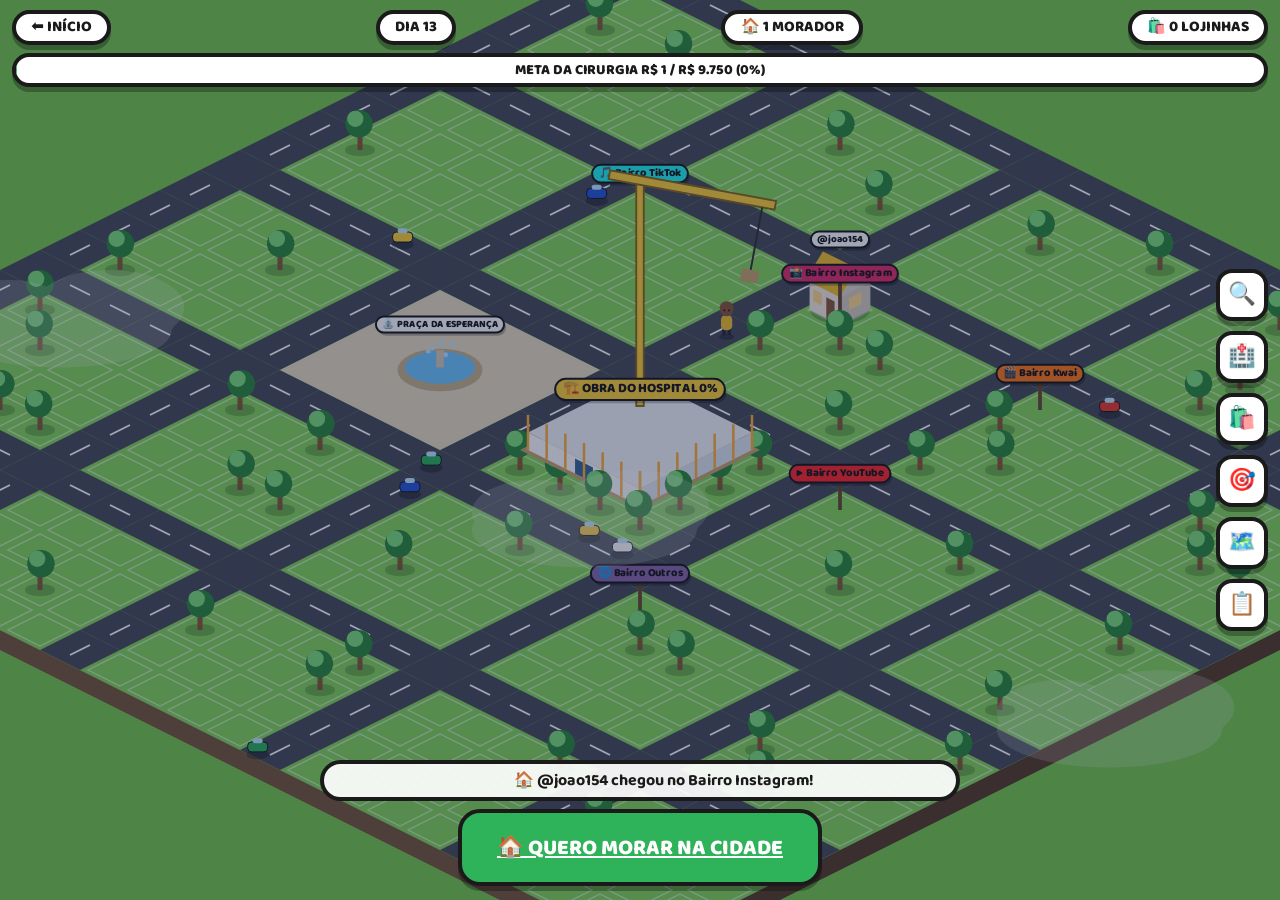
==== cidade.html @ 831e8887 "Site e jogo da Cidade Esperança (cidade explorável, lojinhas e doação por PIX) Co-Authored-By: Claud" ====
<!doctype html>
<html lang="pt-BR">
<head>
<meta charset="utf-8">
<meta name="viewport" content="width=device-width, initial-scale=1, maximum-scale=1, viewport-fit=cover">
<title>Cidade Esperança — Ver a cidade</title>
<meta name="description" content="Explore a Cidade Esperança: cada doação vira um morador, uma casa ou uma lojinha.">
<link rel="icon" href="img/icone.png">
<link rel="preconnect" href="https://fonts.googleapis.com"><link rel="preconnect" href="https://fonts.gstatic.com" crossorigin>
<link href="https://fonts.googleapis.com/css2?family=Baloo+2:wght@600;700;800&display=swap" rel="stylesheet">
<link rel="stylesheet" href="css/estilo.css">
</head>
<body>
<div class="carregando" id="carregando">🏗️ Carregando a cidade…</div>

<div class="tela-jogo"><canvas id="mapa" aria-label="Mapa da Cidade Esperança"></canvas></div>

<div class="hud">
  <div class="linha">
    <a class="pill branco" href="index.html" aria-label="Voltar ao início">⬅ INÍCIO</a>
    <span class="pill branco" id="hud-dia">DIA 1</span>
    <span class="pill branco" id="hud-mor">🏠 0</span>
    <span class="pill branco" id="hud-lojas">🛍️ 0</span>
  </div>
  <div class="meta"><div class="enche" id="hud-enche"></div><div class="txt" id="hud-meta">META DA CIRURGIA</div></div>
  <div class="aviso" id="hud-aviso" hidden></div>
</div>

<div class="controles">
  <button id="b-busca" title="Cadê minha casa?" aria-label="Cadê minha casa?">🔍</button>
  <button id="b-hosp" title="Ir pro hospital" aria-label="Ir pro hospital">🏥</button>
  <button id="b-shop" title="Shopping (todas as lojinhas)" aria-label="Shopping">🛍️</button>
  <button id="b-centro" title="Centralizar" aria-label="Centralizar">🎯</button>
  <button id="b-mini" title="Minimapa" aria-label="Minimapa">🗺️</button>
  <button id="b-lista" title="Lista de moradores" aria-label="Lista de moradores">📋</button>
</div>
<canvas class="minimapa" id="minimapa" width="300" height="300"></canvas>

<div class="rodape-jogo">
  <div class="ticker" id="ticker"><span>🏗️ Bem-vindo à Cidade Esperança! Cada doação vira um morador.</span></div>
  <a class="btn verde grande" href="index.html#doar">🏠 QUERO MORAR NA CIDADE</a>
</div>

<div class="fundo-modal" id="modal"><div class="modal cartao" role="dialog" aria-modal="true">
  <button class="fechar" id="m-fechar" aria-label="Fechar">✕</button>
  <div id="m-corpo"></div>
</div></div>

<div class="loja-dentro" id="loja"></div>

<script src="js/dados.js"></script>
<script src="js/motor-cidade.js"></script>
<script src="js/jogo.js"></script>
</body>
</html>
---- css/estilo.css ----
:root {
  --ceu1: #5fb6ff; --ceu2: #cfeeff; --grama: #86d65a; --grama2: #79c94e; --rua: #4a4e58;
  --amarelo: #ffd23a; --vermelho: #e8402a; --verde: #2fb35a; --azul: #2a5ad8; --roxo: #c77dff; --rosa: #ff8ac8;
  --tinta: #1a1a1a; --papel: #ffffff; --creme: #fff6e0;
  --borda: 4px solid var(--tinta);
  --sombra: 0 5px 0 rgba(0,0,0,.28);
  --r: 999px;
}
* { box-sizing: border-box; }
html, body { margin: 0; padding: 0; }
body {
  font-family: "Baloo 2", "Nunito", system-ui, sans-serif; color: var(--tinta);
  background: linear-gradient(var(--ceu1), var(--ceu2) 420px, var(--grama) 420px);
  -webkit-tap-highlight-color: transparent;
}
a { color: inherit; }
button { font: inherit; cursor: pointer; }
img { max-width: 100%; }

/* ---------- pílulas / botões ---------- */
.pill {
  display: inline-flex; align-items: center; justify-content: center; gap: .4em;
  padding: .35em 1em; border: var(--borda); border-radius: var(--r); background: var(--amarelo);
  box-shadow: var(--sombra); font-weight: 800; line-height: 1.1; text-decoration: none; color: var(--tinta);
}
.pill.verde { background: var(--verde); color: #fff; }
.pill.azul { background: var(--azul); color: #fff; }
.pill.roxo { background: var(--roxo); color: #fff; }
.pill.vermelho { background: var(--vermelho); color: #fff; }
.pill.branco { background: #fff; }
.pill.mini { font-size: .8rem; padding: .15em .7em; border-width: 3px; box-shadow: 0 3px 0 rgba(0,0,0,.25); }
.btn {
  border: var(--borda); border-radius: 22px; background: var(--amarelo); box-shadow: var(--sombra);
  font-weight: 800; font-size: 1.1rem; padding: .7em 1.3em; min-height: 48px; color: var(--tinta);
  transition: transform .08s;
}
.btn:active { transform: translateY(3px); box-shadow: 0 2px 0 rgba(0,0,0,.28); }
.btn.grande { font-size: 1.35rem; padding: .8em 1.6em; }
.btn.verde { background: var(--verde); color: #fff; }
.btn.azul { background: var(--azul); color: #fff; }
.btn.branco { background: #fff; }
.btn.roxo { background: var(--roxo); color: #fff; }
.btn:disabled { opacity: .5; }

.cartao {
  background: #fff; border: var(--borda); border-radius: 26px; box-shadow: 0 7px 0 rgba(0,0,0,.25); padding: 18px;
}

/* ---------- HUD ---------- */
.hud {
  position: fixed; left: 0; right: 0; top: 0; z-index: 20; padding: 10px 12px 0; pointer-events: none;
  display: flex; flex-direction: column; gap: 8px;
}
.hud .linha { display: flex; gap: 8px; align-items: center; justify-content: space-between; flex-wrap: wrap; }
.hud .pill { pointer-events: auto; font-size: .95rem; }
.meta {
  position: relative; height: 34px; border: var(--borda); border-radius: var(--r); background: #fff; overflow: hidden;
  box-shadow: var(--sombra); pointer-events: auto;
}
.meta .enche { position: absolute; inset: 0 auto 0 0; background: var(--verde); width: 0; transition: width 1s; }
.meta .txt { position: absolute; inset: 0; display: flex; align-items: center; justify-content: center; font-weight: 800; font-size: .9rem; }
.aviso { background: var(--amarelo); border: var(--borda); border-radius: 14px; padding: 6px 12px; font-weight: 700; pointer-events: auto; }

/* ---------- jogo ---------- */
.tela-jogo { position: fixed; inset: 0; overflow: hidden; touch-action: none; background: #79c94e; }
.tela-jogo canvas { display: block; width: 100%; height: 100%; touch-action: none; }
.controles { position: fixed; right: 12px; top: 50%; transform: translateY(-50%); z-index: 21; display: flex; flex-direction: column; gap: 10px; }
.controles button {
  width: 52px; height: 52px; border-radius: 16px; border: var(--borda); background: #fff; box-shadow: var(--sombra);
  font-size: 1.4rem; display: grid; place-items: center;
}
.rodape-jogo { position: fixed; left: 0; right: 0; bottom: 0; z-index: 21; padding: 0 12px 14px; display: flex; flex-direction: column; gap: 8px; align-items: center; pointer-events: none; }
.rodape-jogo > * { pointer-events: auto; }
.ticker {
  width: 100%; max-width: 640px; overflow: hidden; white-space: nowrap; background: rgba(255,255,255,.92);
  border: var(--borda); border-radius: var(--r); font-weight: 700; padding: 4px 0;
}
.ticker span { display: inline-block; padding-left: 30%; animation: passa 22s linear infinite; }
@keyframes passa { to { transform: translateX(-100%); } }
.minimapa { position: fixed; left: 12px; bottom: 130px; z-index: 21; width: 150px; height: 150px; border: var(--borda); border-radius: 18px; background: #79c94e; box-shadow: var(--sombra); display: none; }
.minimapa.on { display: block; }
.carregando { position: fixed; inset: 0; display: grid; place-items: center; z-index: 30; background: linear-gradient(var(--ceu1), var(--ceu2)); font-weight: 800; font-size: 1.4rem; }

/* ---------- modal / cards ---------- */
.fundo-modal { position: fixed; inset: 0; z-index: 50; background: rgba(10,20,40,.55); display: none; align-items: flex-end; justify-content: center; padding: 12px; }
.fundo-modal.on { display: flex; }
@media (min-width: 700px) { .fundo-modal { align-items: center; } }
.modal { width: 100%; max-width: 520px; max-height: 92vh; overflow: auto; position: relative; animation: sobe .25s ease-out; }
@keyframes sobe { from { transform: translateY(40px); opacity: 0; } }
.modal .fechar { position: absolute; right: 12px; top: 12px; width: 42px; height: 42px; border-radius: 50%; border: var(--borda); background: #fff; font-weight: 900; }
.modal h2 { margin: 4px 50px 6px 0; line-height: 1.05; font-size: 1.7rem; }
.selos { display: flex; gap: 6px; flex-wrap: wrap; margin: 8px 0; }
.acoes { display: flex; gap: 10px; flex-wrap: wrap; margin-top: 14px; }

/* ---------- dentro da loja ---------- */
.loja-dentro { position: fixed; inset: 0; z-index: 60; display: none; overflow: auto; background:
  repeating-linear-gradient(90deg, #c98a4a 0 60px, #b87a3c 60px 62px) bottom/100% 45% no-repeat,
  linear-gradient(#ffe9c8, #ffd9a8); }
.loja-dentro.on { display: block; animation: entra .35s ease-out; }
@keyframes entra { from { transform: scale(1.25); opacity: 0; } }
.loja-topo { position: sticky; top: 0; z-index: 2; display: flex; gap: 8px; align-items: center; justify-content: space-between; padding: 12px; }
.letreiro { text-align: center; margin: 6px auto 0; max-width: 680px; padding: 0 12px; }
.letreiro .placa { display: inline-block; background: var(--vermelho); color: #fff; border: var(--borda); border-radius: 18px; padding: 8px 22px; font-size: 1.8rem; font-weight: 900; box-shadow: var(--sombra); }
.toldo { height: 34px; margin: 14px 0 0; background: repeating-linear-gradient(90deg, var(--cor-loja, #e8402a) 0 44px, #fff 44px 88px); border-bottom: var(--borda); border-top: var(--borda); }
.balcao { display: flex; align-items: flex-end; gap: 14px; justify-content: center; margin: 18px auto 0; max-width: 680px; padding: 0 12px; }
.balcao .dono { width: 110px; flex: none; }
.balcao .fala { background: #fff; border: var(--borda); border-radius: 18px; padding: 10px 14px; font-weight: 700; position: relative; margin-bottom: 40px; }
.prateleira { max-width: 900px; margin: 18px auto 120px; padding: 0 12px; display: grid; grid-template-columns: repeat(auto-fill, minmax(160px, 1fr)); gap: 14px; }
.produto { background: #fff; border: var(--borda); border-radius: 20px; box-shadow: var(--sombra); overflow: hidden; }
.produto .foto { aspect-ratio: 1; background: #f3ead2 center/cover no-repeat; display: grid; place-items: center; font-size: 3rem; border-bottom: var(--borda); }
.produto .info { padding: 10px; }
.produto .preco { color: var(--verde); font-weight: 900; font-size: 1.15rem; }
.faixa-loja { position: fixed; left: 0; right: 0; bottom: 0; z-index: 3; background: rgba(255,255,255,.95); border-top: var(--borda); padding: 10px 12px; display: flex; gap: 10px; justify-content: center; flex-wrap: wrap; }
.faixa-loja small { width: 100%; text-align: center; opacity: .7; }

/* ---------- página inicial ---------- */
.pagina { max-width: 980px; margin: 0 auto; padding: 150px 16px 40px; }
.secao { margin: 34px 0; }
.secao > h2 { font-size: 2rem; line-height: 1; margin: 0 0 14px; text-align: center; }
.titulo-jogo { text-align: center; margin: 10px 0 6px; line-height: .9; }
.titulo-jogo .a { display: block; font-size: clamp(2.6rem, 11vw, 5rem); color: #fff; -webkit-text-stroke: 3px var(--tinta); paint-order: stroke fill; text-shadow: 0 6px 0 rgba(0,0,0,.25); font-weight: 900; }
.titulo-jogo .b { display: block; font-size: clamp(2.8rem, 12vw, 5.6rem); color: var(--amarelo); -webkit-text-stroke: 3px var(--tinta); paint-order: stroke fill; text-shadow: 0 6px 0 rgba(0,0,0,.25); font-weight: 900; }
.sub { text-align: center; font-size: 1.25rem; font-weight: 700; margin: 6px 0 16px; }
.previa { display: block; position: relative; height: 380px; border: var(--borda); border-radius: 28px; overflow: hidden; box-shadow: 0 8px 0 rgba(0,0,0,.25); background: #79c94e; cursor: pointer; }
.previa canvas { width: 100%; height: 100%; display: block; }
.previa .chamada { position: absolute; left: 50%; bottom: 16px; transform: translateX(-50%); white-space: nowrap; }
.centro { text-align: center; }
.grade { display: grid; gap: 14px; grid-template-columns: repeat(auto-fit, minmax(220px, 1fr)); }
.passo { text-align: center; }
.passo .icone { font-size: 2.6rem; }
.item-loja { display: flex; flex-direction: column; gap: 8px; text-align: center; }
.item-loja .icone { font-size: 3rem; }
.item-loja .preco { font-size: 1.5rem; font-weight: 900; }
.item-loja.destaque { background: var(--creme); }
.obra { display: grid; grid-template-columns: 1fr; gap: 12px; align-items: center; }
.barra { height: 36px; border: var(--borda); border-radius: var(--r); background: #eee; overflow: hidden; }
.barra > div { height: 100%; background: var(--verde); width: 0; transition: width 1s; }
.lista-lojas .cartao { display: flex; flex-direction: column; gap: 6px; }
.bairros .linha-bairro { display: flex; align-items: center; gap: 10px; margin: 8px 0; font-weight: 800; }
.bairros .linha-bairro .barra { flex: 1; height: 26px; }
.diario .cartao { margin-bottom: 12px; }
.faq details { background: #fff; border: var(--borda); border-radius: 18px; padding: 12px 16px; margin: 10px 0; box-shadow: var(--sombra); }
.faq summary { font-weight: 800; cursor: pointer; }
footer { text-align: center; padding: 30px 16px 120px; font-weight: 700; }
.flutuante { position: fixed; right: 14px; bottom: 16px; z-index: 40; }

/* ---------- doação ---------- */
.passos-doacao { display: flex; gap: 6px; justify-content: center; margin: 4px 0 12px; }
.passos-doacao span { width: 30px; height: 8px; border-radius: 8px; background: #ddd; }
.passos-doacao span.on { background: var(--verde); }
.opcoes { display: grid; gap: 10px; }
.opcao { display: flex; gap: 12px; align-items: center; text-align: left; border: var(--borda); border-radius: 20px; background: #fff; padding: 12px; box-shadow: var(--sombra); width: 100%; }
.opcao.sel { background: var(--creme); outline: 4px solid var(--verde); }
.opcao .icone { font-size: 2.2rem; }
.opcao b { display: block; font-size: 1.15rem; }
.chips { display: flex; gap: 8px; flex-wrap: wrap; }
.chip { border: var(--borda); border-radius: var(--r); background: #fff; padding: 6px 14px; font-weight: 800; box-shadow: 0 3px 0 rgba(0,0,0,.25); }
.chip.sel { background: var(--amarelo); }
label.campo { display: block; font-weight: 800; margin: 12px 0 4px; }
input[type=text], input[type=number], select, textarea {
  width: 100%; font: inherit; font-size: 1.05rem; padding: 10px 12px; border: 3px solid var(--tinta); border-radius: 14px; background: #fff;
}
textarea { min-height: 70px; }
.cores { display: flex; gap: 10px; flex-wrap: wrap; }
.cores button { width: 42px; height: 42px; border-radius: 50%; border: var(--borda); }
.cores button.sel { outline: 4px solid var(--tinta); outline-offset: 3px; }
.check { display: flex; gap: 10px; align-items: flex-start; margin: 12px 0; font-weight: 600; }
.check input { width: 24px; height: 24px; flex: none; margin-top: 2px; }
.qr { display: grid; place-items: center; margin: 10px auto; padding: 12px; background: #fff; border: var(--borda); border-radius: 18px; width: max-content; }
.copia { word-break: break-all; font-family: monospace; font-size: .8rem; background: #f4f4f4; border: 2px dashed #999; border-radius: 12px; padding: 8px; max-height: 90px; overflow: auto; }
.nota { font-size: .9rem; opacity: .8; }
.erro { color: var(--vermelho); font-weight: 800; }
.so-leitores { position: absolute; width: 1px; height: 1px; overflow: hidden; clip: rect(0 0 0 0); }

@media (max-width: 600px) {
  .hud .pill { font-size: .8rem; padding: .25em .7em; }
  .meta { height: 30px; } .meta .txt { font-size: .78rem; }
  .rodape-jogo .btn.grande { font-size: 1.05rem; padding: .6em 1.1em; white-space: nowrap; }
  .controles button { width: 46px; height: 46px; font-size: 1.2rem; }
}

@media (max-width: 600px) {
  .btn.grande { font-size: 1.1rem; padding: .7em 1.1em; white-space: nowrap; }
  .pagina { padding-top: 120px; }
  .previa { height: 320px; }
}
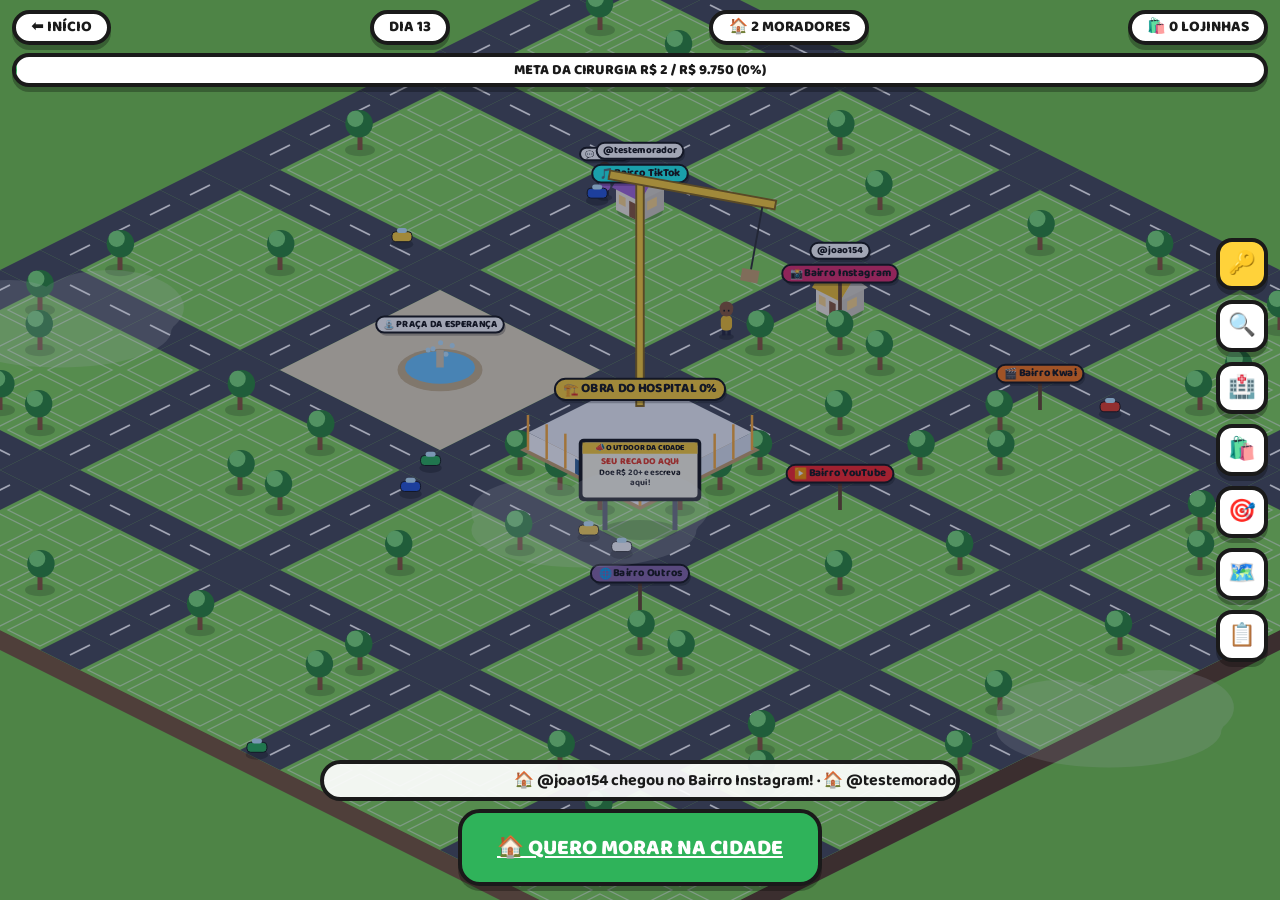
==== commit a7d5d85f: "Vantagens de morador: chave da casa, nível por doação e outdoor - 🔑 Minha casa: com o código da doaç" ====
--- a/cidade.html
+++ b/cidade.html
@@ -27,6 +27,7 @@
 </div>
 
 <div class="controles">
+  <button id="b-chave" class="chave" title="Minha casa (decorar)" aria-label="Minha casa: decorar com a chave">🔑</button>
   <button id="b-busca" title="Cadê minha casa?" aria-label="Cadê minha casa?">🔍</button>
   <button id="b-hosp" title="Ir pro hospital" aria-label="Ir pro hospital">🏥</button>
   <button id="b-shop" title="Shopping (todas as lojinhas)" aria-label="Shopping">🛍️</button>
--- a/css/estilo.css
+++ b/css/estilo.css
@@ -84,6 +84,14 @@
 /* ---------- modal / cards ---------- */
 .fundo-modal { position: fixed; inset: 0; z-index: 50; background: rgba(10,20,40,.55); display: none; align-items: flex-end; justify-content: center; padding: 12px; }
 .fundo-modal.on { display: flex; }
+.fundo-modal.editor { background: transparent; align-items: flex-end !important; pointer-events: none; }
+.fundo-modal.editor .modal { max-height: 50vh; pointer-events: auto; box-shadow: 0 -6px 30px rgba(0,0,0,.35); }
+.controles button.chave { background: var(--amarelo); }
+.chips.peq .chip { font-size: .95rem; padding: .35em .8em; }
+.nivel-casa { display: flex; gap: 10px; align-items: center; background: var(--creme); border: var(--borda); border-radius: 16px; padding: 8px 12px; margin: 8px 0; }
+.nivel-casa .ic { font-size: 2rem; }
+.vantagens .cartao { display: flex; flex-direction: column; gap: 4px; }
+.outdoor-lista .cartao { margin-bottom: 10px; }
 @media (min-width: 700px) { .fundo-modal { align-items: center; } }
 .modal { width: 100%; max-width: 520px; max-height: 92vh; overflow: auto; position: relative; animation: sobe .25s ease-out; }
 @keyframes sobe { from { transform: translateY(40px); opacity: 0; } }
@@ -142,7 +150,8 @@
 .faq details { background: #fff; border: var(--borda); border-radius: 18px; padding: 12px 16px; margin: 10px 0; box-shadow: var(--sombra); }
 .faq summary { font-weight: 800; cursor: pointer; }
 footer { text-align: center; padding: 30px 16px 120px; font-weight: 700; }
-.flutuante { position: fixed; right: 14px; bottom: 16px; z-index: 40; }
+.flutuante { position: fixed; right: 14px; bottom: 16px; z-index: 40; opacity: 0; pointer-events: none; transform: translateY(20px); transition: .25s; }
+.flutuante.on { opacity: 1; pointer-events: auto; transform: none; }
 
 /* ---------- doação ---------- */
 .passos-doacao { display: flex; gap: 6px; justify-content: center; margin: 4px 0 12px; }
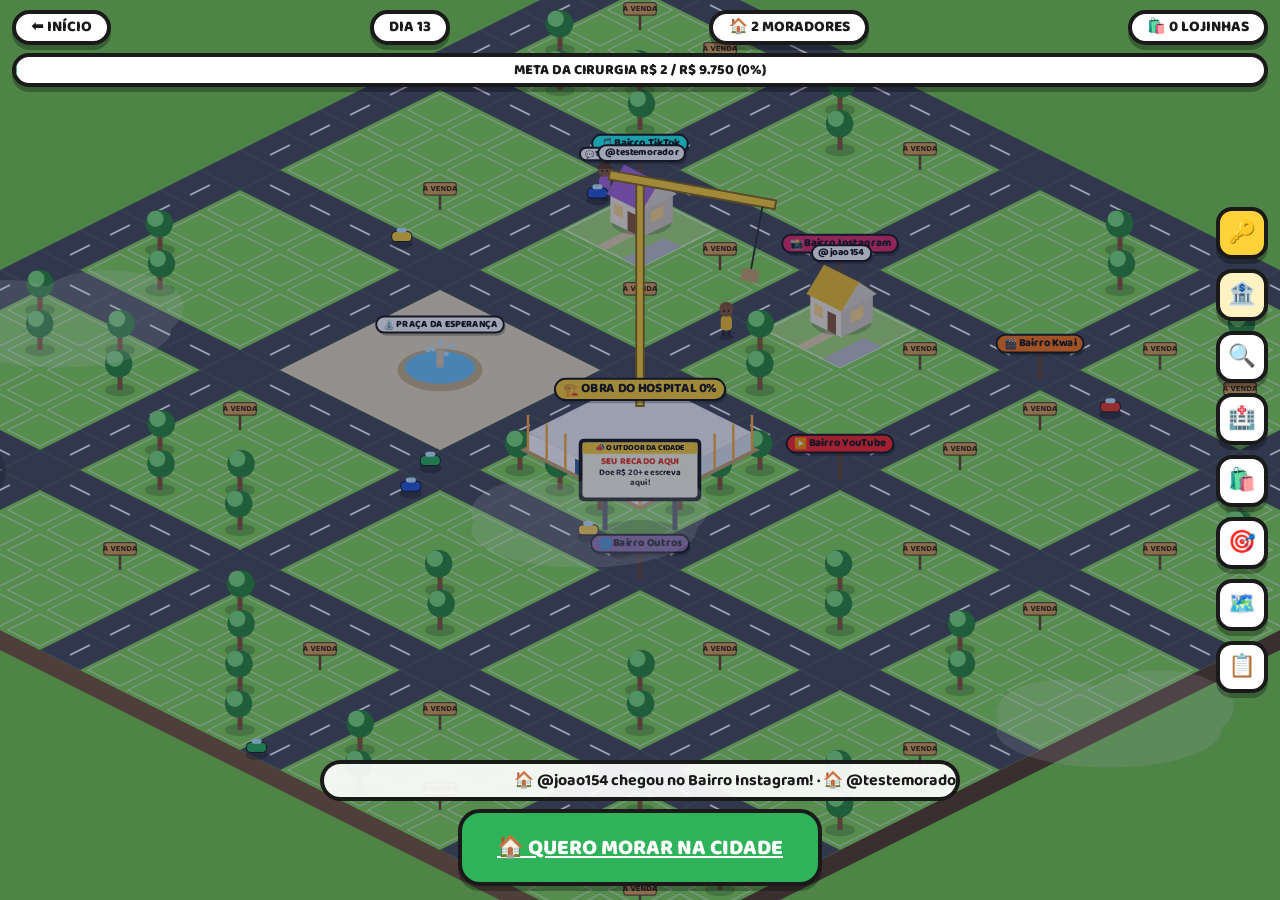
==== commit 76f1ccad: "Banco da Cidade: Esperança Coins, cofre com rendimento, itens raros e ranking - Prédio do banco ocup" ====
--- a/cidade.html
+++ b/cidade.html
@@ -28,6 +28,7 @@
 
 <div class="controles">
   <button id="b-chave" class="chave" title="Minha casa (decorar)" aria-label="Minha casa: decorar com a chave">🔑</button>
+  <button id="b-banco" class="banco" title="Banco da Cidade" aria-label="Banco da Cidade">🏦</button>
   <button id="b-busca" title="Cadê minha casa?" aria-label="Cadê minha casa?">🔍</button>
   <button id="b-hosp" title="Ir pro hospital" aria-label="Ir pro hospital">🏥</button>
   <button id="b-shop" title="Shopping (todas as lojinhas)" aria-label="Shopping">🛍️</button>
--- a/css/estilo.css
+++ b/css/estilo.css
@@ -87,6 +87,18 @@
 .fundo-modal.editor { background: transparent; align-items: flex-end !important; pointer-events: none; }
 .fundo-modal.editor .modal { max-height: 50vh; pointer-events: auto; box-shadow: 0 -6px 30px rgba(0,0,0,.35); }
 .controles button.chave { background: var(--amarelo); }
+.controles button.banco { background: #fff3c4; }
+.aviso-ec { background: #fff3c4; border: var(--borda); border-radius: 16px; padding: 10px 12px; margin: 10px 0; font-size: .95rem; line-height: 1.3; }
+.saldos { display: grid; grid-template-columns: 1fr 1fr; gap: 10px; margin: 10px 0; }
+.saldo-ec { display: flex; flex-direction: column; gap: 2px; background: #fff; border: var(--borda); border-radius: 16px; padding: 10px 12px; }
+.saldo-ec b { font-size: 1.45rem; line-height: 1.1; }
+.saldo-ec.cofre { background: #fff3c4; }
+.ranking { list-style: none; padding: 0; margin: 8px 0; }
+.ranking li { display: flex; gap: 10px; align-items: center; padding: 8px 10px; border: var(--borda); border-radius: 14px; background: #fff; margin: 6px 0; }
+.ranking li b { flex: 1; overflow: hidden; text-overflow: ellipsis; white-space: nowrap; }
+.ranking li .ec { font-weight: 800; color: #8a6a00; white-space: nowrap; }
+.item-raro { display: flex; flex-direction: column; gap: 4px; align-items: center; }
+.banco-sec .cartao { margin-bottom: 10px; }
 .chips.peq .chip { font-size: .95rem; padding: .35em .8em; }
 .nivel-casa { display: flex; gap: 10px; align-items: center; background: var(--creme); border: var(--borda); border-radius: 16px; padding: 8px 12px; margin: 8px 0; }
 .nivel-casa .ic { font-size: 2rem; }
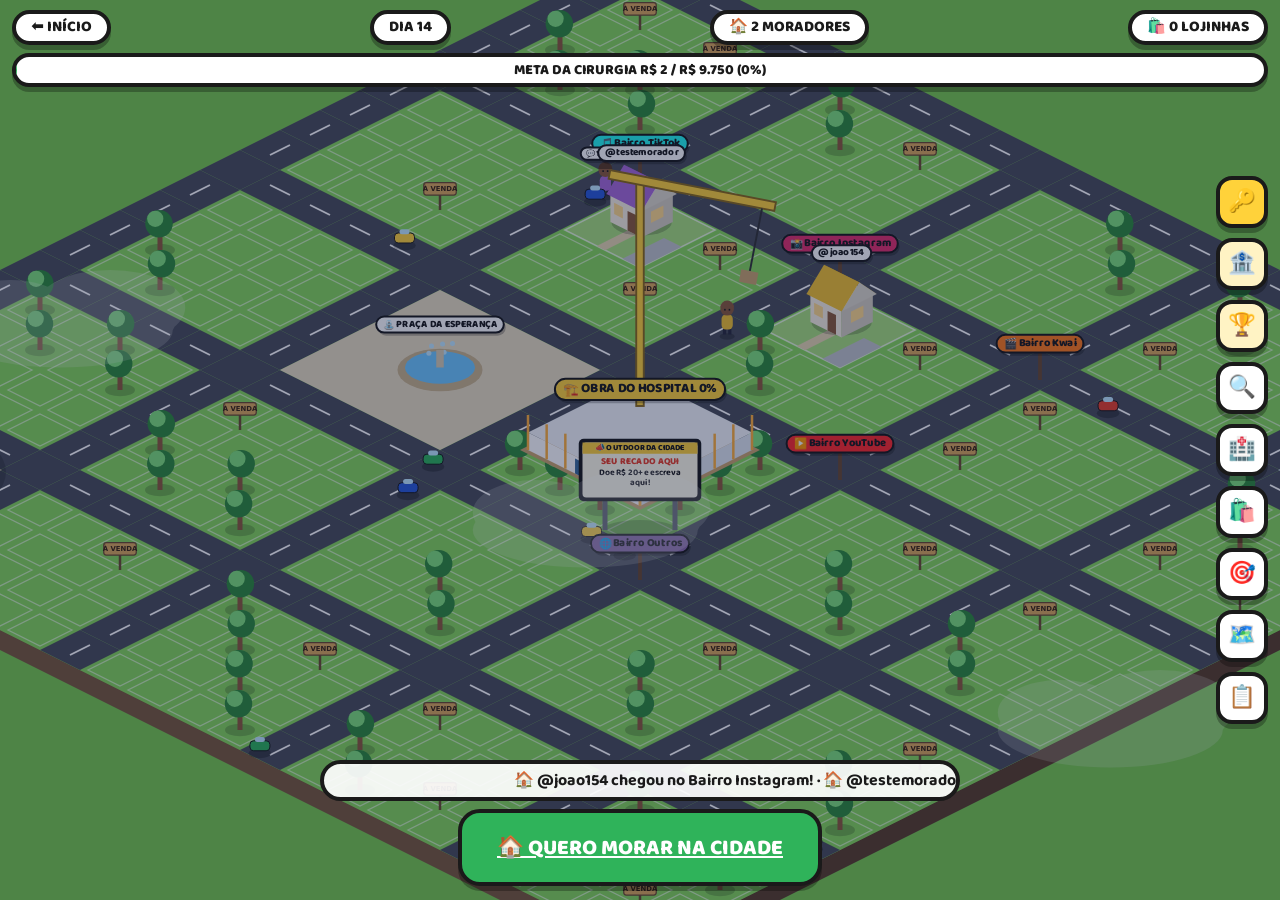
==== commit 4a3639f6: "Escritório de Recompensas (sem sorteio) e recompensa garantida por faixa - Prédio no mapa + botão 🏆:" ====
--- a/cidade.html
+++ b/cidade.html
@@ -29,6 +29,7 @@
 <div class="controles">
   <button id="b-chave" class="chave" title="Minha casa (decorar)" aria-label="Minha casa: decorar com a chave">🔑</button>
   <button id="b-banco" class="banco" title="Banco da Cidade" aria-label="Banco da Cidade">🏦</button>
+  <button id="b-escritorio" class="banco" title="Escritório de Recompensas" aria-label="Escritório de Recompensas">🏆</button>
   <button id="b-busca" title="Cadê minha casa?" aria-label="Cadê minha casa?">🔍</button>
   <button id="b-hosp" title="Ir pro hospital" aria-label="Ir pro hospital">🏥</button>
   <button id="b-shop" title="Shopping (todas as lojinhas)" aria-label="Shopping">🛍️</button>
--- a/css/estilo.css
+++ b/css/estilo.css
@@ -99,13 +99,35 @@
 .ranking li .ec { font-weight: 800; color: #8a6a00; white-space: nowrap; }
 .item-raro { display: flex; flex-direction: column; gap: 4px; align-items: center; }
 .banco-sec .cartao { margin-bottom: 10px; }
+/* popup de boas-vindas */
+.boasvindas { text-align: center; }
+.boasvindas h2 { margin: 0 0 8px !important; font-size: 2rem; }
+.bv-topo { font-size: 3.2rem; line-height: 1; }
+@keyframes bate { 0%, 100% { transform: scale(1); } 15% { transform: scale(1.18); } 30% { transform: scale(1); } 45% { transform: scale(1.12); } }
+.bv-texto { font-size: 1.06rem; margin: 5px 0; }
+.bv-prova { background: var(--creme); border: var(--borda); border-radius: 16px; padding: 8px 12px; margin: 10px 0; display: flex; flex-direction: column; gap: 6px; }
+.bv-prova .barra { height: 18px; }
+.bv-ganha { list-style: none; padding: 0; margin: 8px 0 12px; text-align: left; display: grid; gap: 5px; font-size: .98rem; }
+.bv-ganha li { background: #fff; border: 3px solid #1a1a1a; border-radius: 14px; padding: 6px 10px; }
+.bv-doar { width: 100%; animation: pulsa 1.6s ease-in-out infinite; }
+@keyframes pulsa { 0%, 100% { box-shadow: 0 6px 0 rgba(0,0,0,.28), 0 0 0 0 rgba(47,179,90,.0); } 50% { box-shadow: 0 6px 0 rgba(0,0,0,.28), 0 0 0 8px rgba(47,179,90,.28); } }
+.bv-depois { background: none; border: 0; color: #555; text-decoration: underline; margin-top: 10px; font-weight: 700; font-size: .95rem; }
+/* o que ganha + order bump */
+.ganha { background: #eafbe9; border: 3px solid #2fb35a; border-radius: 16px; padding: 10px 12px; margin: 10px 0; }
+.ganha ul { margin: 6px 0 0; padding-left: 0; list-style: none; display: grid; gap: 4px; }
+.bump { display: flex; gap: 10px; align-items: flex-start; width: 100%; text-align: left; background: #fff7d6; border: 4px dashed #e8a400;
+  border-radius: 16px; padding: 12px; margin: 6px 0 4px; font-size: 1rem; cursor: pointer; animation: chama 2s ease-in-out infinite; }
+@keyframes chama { 0%, 100% { box-shadow: 0 0 0 0 rgba(232,164,0,.0); } 50% { box-shadow: 0 0 0 6px rgba(232,164,0,.25); } }
+.bump-sel { font-size: 1.6rem; line-height: 1; }
+.bump-lista { display: flex; flex-direction: column; gap: 2px; margin-top: 4px; font-weight: 700; }
+.bump.feito { border-style: solid; animation: none; cursor: default; text-align: center; display: block; }
 .chips.peq .chip { font-size: .95rem; padding: .35em .8em; }
 .nivel-casa { display: flex; gap: 10px; align-items: center; background: var(--creme); border: var(--borda); border-radius: 16px; padding: 8px 12px; margin: 8px 0; }
 .nivel-casa .ic { font-size: 2rem; }
 .vantagens .cartao { display: flex; flex-direction: column; gap: 4px; }
 .outdoor-lista .cartao { margin-bottom: 10px; }
 @media (min-width: 700px) { .fundo-modal { align-items: center; } }
-.modal { width: 100%; max-width: 520px; max-height: 92vh; overflow: auto; position: relative; animation: sobe .25s ease-out; }
+.modal { width: 100%; max-width: 520px; max-height: 92vh; overflow-y: auto; overflow-x: hidden; position: relative; animation: sobe .25s ease-out; }
 @keyframes sobe { from { transform: translateY(40px); opacity: 0; } }
 .modal .fechar { position: absolute; right: 12px; top: 12px; width: 42px; height: 42px; border-radius: 50%; border: var(--borda); background: #fff; font-weight: 900; }
 .modal h2 { margin: 4px 50px 6px 0; line-height: 1.05; font-size: 1.7rem; }
